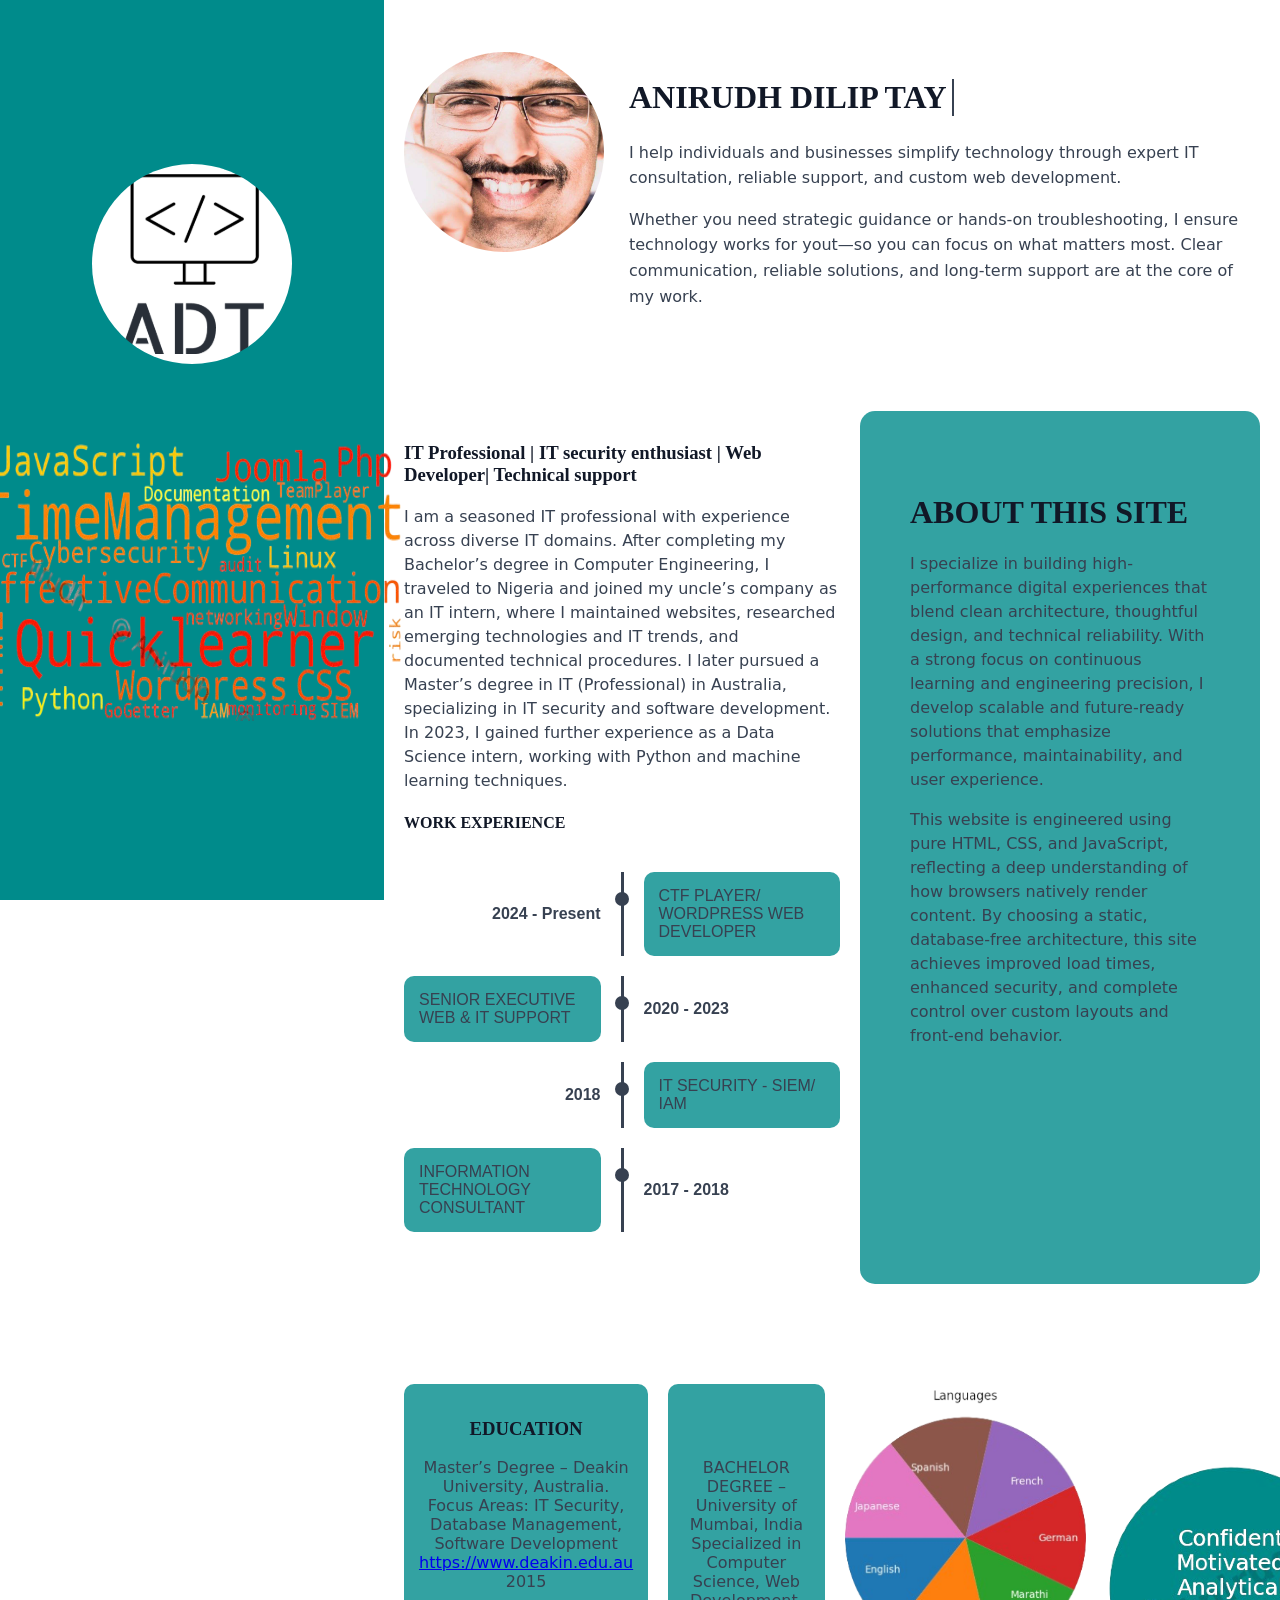
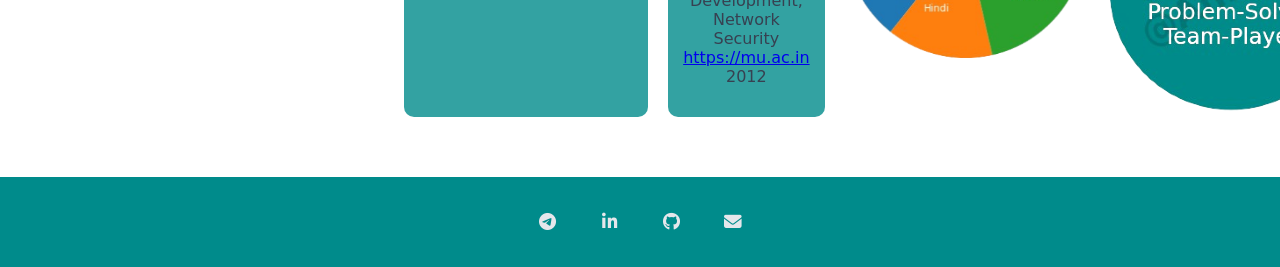
==== index.html @ c505707b "Add files via upload" ====
<!DOCTYPE html><html lang="en"><head><title>ADT - Technology Made Simple</title><meta charset="utf-8"><meta name="viewport" content="width=device-width,initial-scale=1"><link rel="stylesheet" href="https://cdnjs.cloudflare.com/ajax/libs/font-awesome/6.5.1/css/all.min.css" integrity="sha512-DTOQO9RWCH3ppGqcWaEA1BIZOC6xxalwEsw9c2QQeAIftl+Vegovlnee1c9QX4TctnWMn13TZye+giMm8e2LwA==" crossorigin="anonymous" referrerpolicy="no-referrer"><meta http-equiv="Content-Security-Policy" content=" default-src 'self'; script-src 'self' 'unsafe-inline'; style-src 'self' 'unsafe-inline' https://fonts.googleapis.com https://cdnjs.cloudflare.com; font-src 'self' https://fonts.gstatic.com https://cdnjs.cloudflare.com; img-src 'self' data:; "><link href="CSS/ADT_style.css" rel="stylesheet"></head><body><header id="header"><div class="c1"><img class="ca" src="images\adt-logo.png" alt="Header image 1"></div><div class="c1"><img class="img-480" src="images\wordcloud.png" alt="Header image 2"></div></header><main><section class="section"><div class="container"><div class="intro-img"><img src="images\img2.jpeg" class="img" alt="Author image"></div><div class="intro-text"><h2><span id="typewriter" class="typewriter"></span></h2><p>I help individuals and businesses simplify technology through expert IT consultation, reliable support, and custom web development.</p><p>Whether you need strategic guidance or hands-on troubleshooting, I ensure technology works for yout—so you can focus on what matters most. Clear communication, reliable solutions, and long-term support are at the core of my work.</p></div></div></section><section class="section"><div class="container"><div class="work-exp"><h3>IT Professional | IT security enthusiast | Web Developer| Technical support</h3><p style="line-height:1.5">I am a seasoned IT professional with experience across diverse IT domains. After completing my Bachelor’s degree in Computer Engineering, I traveled to Nigeria and joined my uncle’s company as an IT intern, where I maintained websites, researched emerging technologies and IT trends, and documented technical procedures. I later pursued a Master’s degree in IT (Professional) in Australia, specializing in IT security and software development. In 2023, I gained further experience as a Data Science intern, working with Python and machine learning techniques.</p><h4>WORK EXPERIENCE</h4><div class="timeline"><div class="date">2024 - Present</div><div class="line"><div class="dot"></div></div><div class="card">CTF PLAYER/ WORDPRESS WEB DEVELOPER</div><div class="card">SENIOR EXECUTIVE WEB & IT SUPPORT</div><div class="line"><div class="dot"></div></div><div class="date-left">2020 - 2023</div><div class="date">2018</div><div class="line"><div class="dot"></div></div><div class="card">IT SECURITY - SIEM/ IAM</div><div class="card">INFORMATION TECHNOLOGY CONSULTANT</div><div class="line"><div class="dot"></div></div><div class="date-left">2017 - 2018</div></div></div><div class="abt-ws"><h2>ABOUT THIS SITE</h2><p>I specialize in building high-performance digital experiences that blend clean architecture, thoughtful design, and technical reliability. With a strong focus on continuous learning and engineering precision, I develop scalable and future-ready solutions that emphasize performance, maintainability, and user experience.</p><p>This website is engineered using pure HTML, CSS, and JavaScript, reflecting a deep understanding of how browsers natively render content. By choosing a static, database-free architecture, this site achieves improved load times, enhanced security, and complete control over custom layouts and front-end behavior.</p></div></div></section><section class="section"><div class="container"><div class="ela"><div class="box box1"><h3>EDUCATION</h3><p>Master’s Degree – Deakin University, Australia.<br>Focus Areas: IT Security, Database Management, Software Development<br><a href="https://www.deakin.edu.au/" target="_blank">https://www.deakin.edu.au</a><br>2015</div><div class="box box2"><h3>&nbsp</h3><p>BACHELOR DEGREE – University of Mumbai, India<br>Specialized in Computer Science, Web Development, Network Security<br><a href="https://mu.ac.in/" target="_blank">https://mu.ac.in</a><br>2012</p></div><div class="box3"><img style="width:244px" width="244px" src="images\ela.png" alt="Language_skill"></div><div class="box4"><img src="images\soft-skills.png" alt="Soft_skill"></div></div></div></section></main><footer><div class="wrapper"><ul><li><a href="https://t.me/ani1087" target="_blank" rel="noopener noreferrer"><i class="fa-brands fa-telegram"></i></a></li><li><a href="https://www.linkedin.com/in/anirudhya-taywade-48917a391/" target="_blank" rel="noopener noreferrer"><i class="fa-brands fa-linkedin-in"></i></a></li><li><a href="https://github.com/anirudhtaywade21" target="_blank" rel="noopener noreferrer"><i class="fa-brands fa-github"></i></a></li><li><a href="mailto:anirudhdiliptaywade@zohomail.in" target="_blank" rel="noopener noreferrer"><i class="fa-solid fa-envelope"></i></a></li></ul></div></footer><script>const cards = document.querySelectorAll('.card');

  const observer = new IntersectionObserver(entries => {
    entries.forEach(entry => {
      if (entry.isIntersecting) {
        entry.target.classList.add('show');
      }
    });
  });

  cards.forEach(card => observer.observe(card));</script><script src="JS/main.js"></script></body></html>
---- CSS/ADT_style.css ----
*{box-sizing: border-box}body{margin: 0;font-family: Arial, Helvetica, sans-serif}p{font-family: system-ui, -apple-system, BlinkMacSystemFont, "Segoe UI", Roboto, Ubuntu, sans-serif;color: #374151}h2{font-family: "Playfair Display", serif;color: #111827}h3{font-family: "Playfair Display", serif;color: #111827}h4{font-family: "Playfair Display", serif;color: #111827}#header{position: fixed;top: 0;left: 0;width: 30%;height: 100vh;background-color: #008B8B;display: flex;flex-direction: column;justify-content: center;align-items: center}#header .c1{margin: 2em 0;text-align: center}.ca{width: 200px;height: 200px;border-radius: 50%;object-fit: cover}.section{margin-left: 30%;width: 70%;padding: 20px}.section .container{display: flex;gap: 20px;flex-wrap: wrap;}.intro-img .img{width: 200px;height: 200px;border-radius: 50%;object-fit: cover;margin: 2em 0}.intro-img .img:hover{transform: scaleX(-1)}.intro-text{flex: 1;padding: 0 5px;margin: 2em 0}h2{font-size: 32px;margin-bottom: 15px}.intro-text p{line-height: 1.6;margin-bottom: 10px}.work-exp{flex: 1;margin: 2em 0}.abt-ws{width: 400px;background: rgba(0 , 139, 139, 0.8);border-radius: 15px;padding: 50px;margin: 20px 0;line-height: 1.5}.timeline{max-width: 700px;margin: 40px auto;display: grid;grid-template-columns: 1fr 3px 1fr;gap: 20px;color: black}.line{background: #374151;position: relative;align-self: stretch}.dot{width: 14px;height: 14px;background: #374151;border-radius: 50%;position: absolute;top: 20px;left: 50%;transform: translateX(-50%)}.card{background: rgba(0, 139, 139, 0.8);padding: 15px;border-radius: 10px;opacity: 0;transform: translateY(20px);transition: 0.5s ease;align-self: center}.card.show{opacity: 1;transform: translateY(0);color: #374151}.date,.date-left{font-weight: bold;align-self: center;color: #374151}.date{text-align: right}.date-left{text-align: left}.ela{max-width: 1200px;margin: 40px auto;display: grid;grid-template-columns: repeat(4, 1fr);gap: 20px;justify-items: center}.box{background: rgba(0, 139, 139, 0.8);padding: 15px;border-radius: 10px;width: 100%;max-width: 280px;text-align: center}.box4{align-content:end}footer{background-color: #008B8B;padding: 1.5rem 0}footer .wrapper{max-width: 1200px;margin: 0 auto;padding: 0 1rem}footer ul{display: flex;justify-content: center;align-items: center;gap: 1.25rem;list-style: none;margin: 0;padding: 0}footer li{display: inline-flex}footer a{display: inline-flex;align-items: center;justify-content: center;width: 42px;height: 42px;border-radius: 50%;color: #e5e7eb;font-size: 1.1rem;text-decoration: none;transition: background-color 0.25s ease, color 0.25s ease,transform 0.25s ease}footer a:hover{background-color: #1e293b;color: #38bdf8;transform: translateY(-2px)}footer a:focus-visible{outline: 2px solid #38bdf8;outline-offset: 3px}.typewriter{display: inline-block;white-space: nowrap;overflow: hidden;border-right: 2px solid #374151;padding-right: 5px;animation: blinkCursor 0.75s step-end infinite}@keyframes blinkCursor{50%{border-color: transparent}}@media (max-width: 480px){.section{margin-left: 0;width: 100%;padding: 15px}#header{position: relative;width: 100%;height: auto;display: block;text-align: center;padding: 20px 0 10px 0}.ela{grid-template-columns: 1fr;gap: 15px}.abt-ws{width: 100%;max-width: 90%;padding: 20px;margin: 0 auto}.intro-text h2{margin-top:-30px}.intro-img .img{width: 190px;height: 190px}.img-480{max-width: 100%;height: auto;display: block}.intro-img{width: 100%;text-align: center}.typewriter{display: inline-block;white-space: nowrap;overflow: hidden;border-right: 2px solid #374151;padding-right: 5px;animation: blinkCursor 0.75s step-end infinite;font-size:22px}.intro-img .img:hover{transform: scaleX(-1)}.work-exp h3{margin-top:-50px;}}@media (min-width: 481px) and (max-width: 820px){#header{position: relative;width: 100%;height: auto;flex-direction: row;justify-content: space-around;align-items: center;padding: 20px 10px;text-align: center}.ca{width: 160px;height: 160px}.section{margin-left: 0;width: 100%;padding: 0px}.section .container{justify-content: center}.intro-img{width: 20%;text-align: center}.intro-img .img{width: 132px;height: 132px;margin: 0.5em auto}.intro-text{text-align: left;padding: 0 20px;margin-top:0px}.abt-ws{width: 100%;max-width: 600px;padding: 30px;margin: 20px auto}.ela{grid-template-columns: repeat(2, 1fr);gap: 20px}.timeline{max-width: 90%;gap: 15px}.typewriter{font-size: 26px}.work-exp{flex: 1;margin: 2em 0;padding:0 20px}}
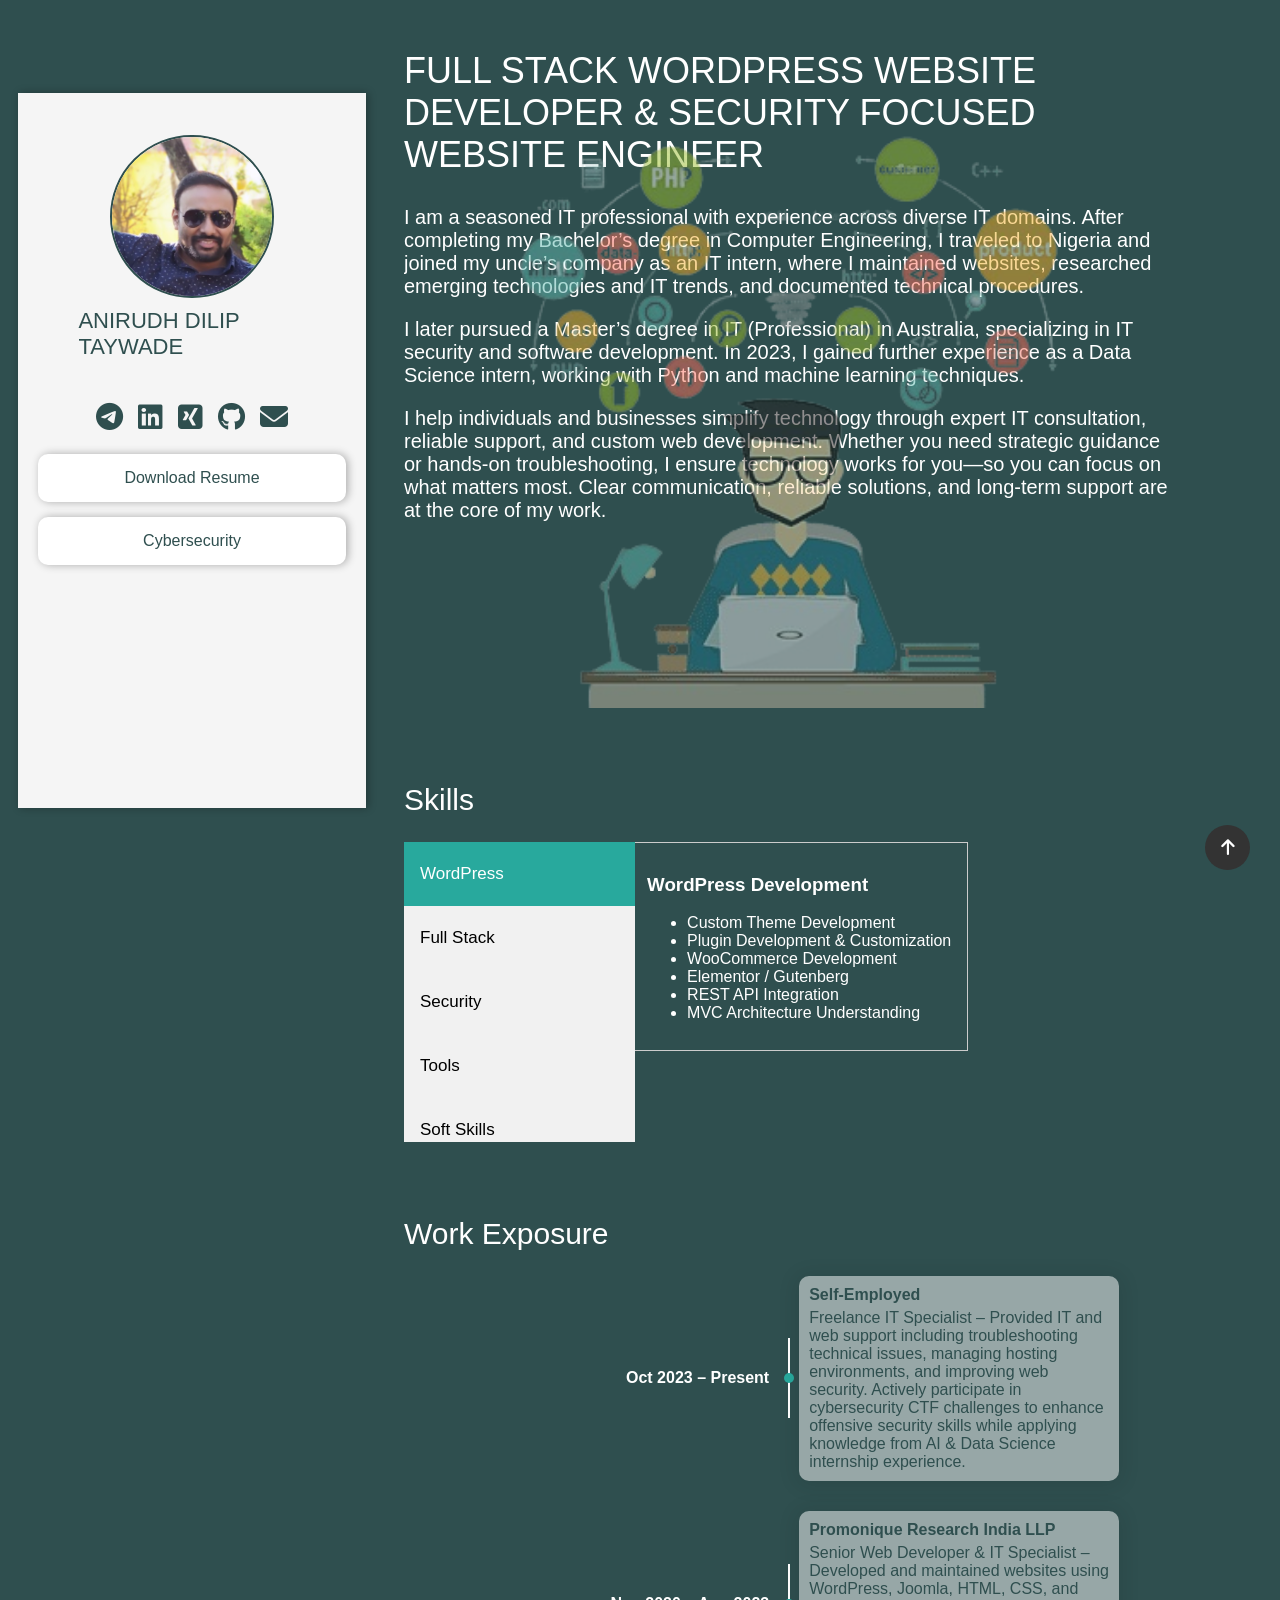
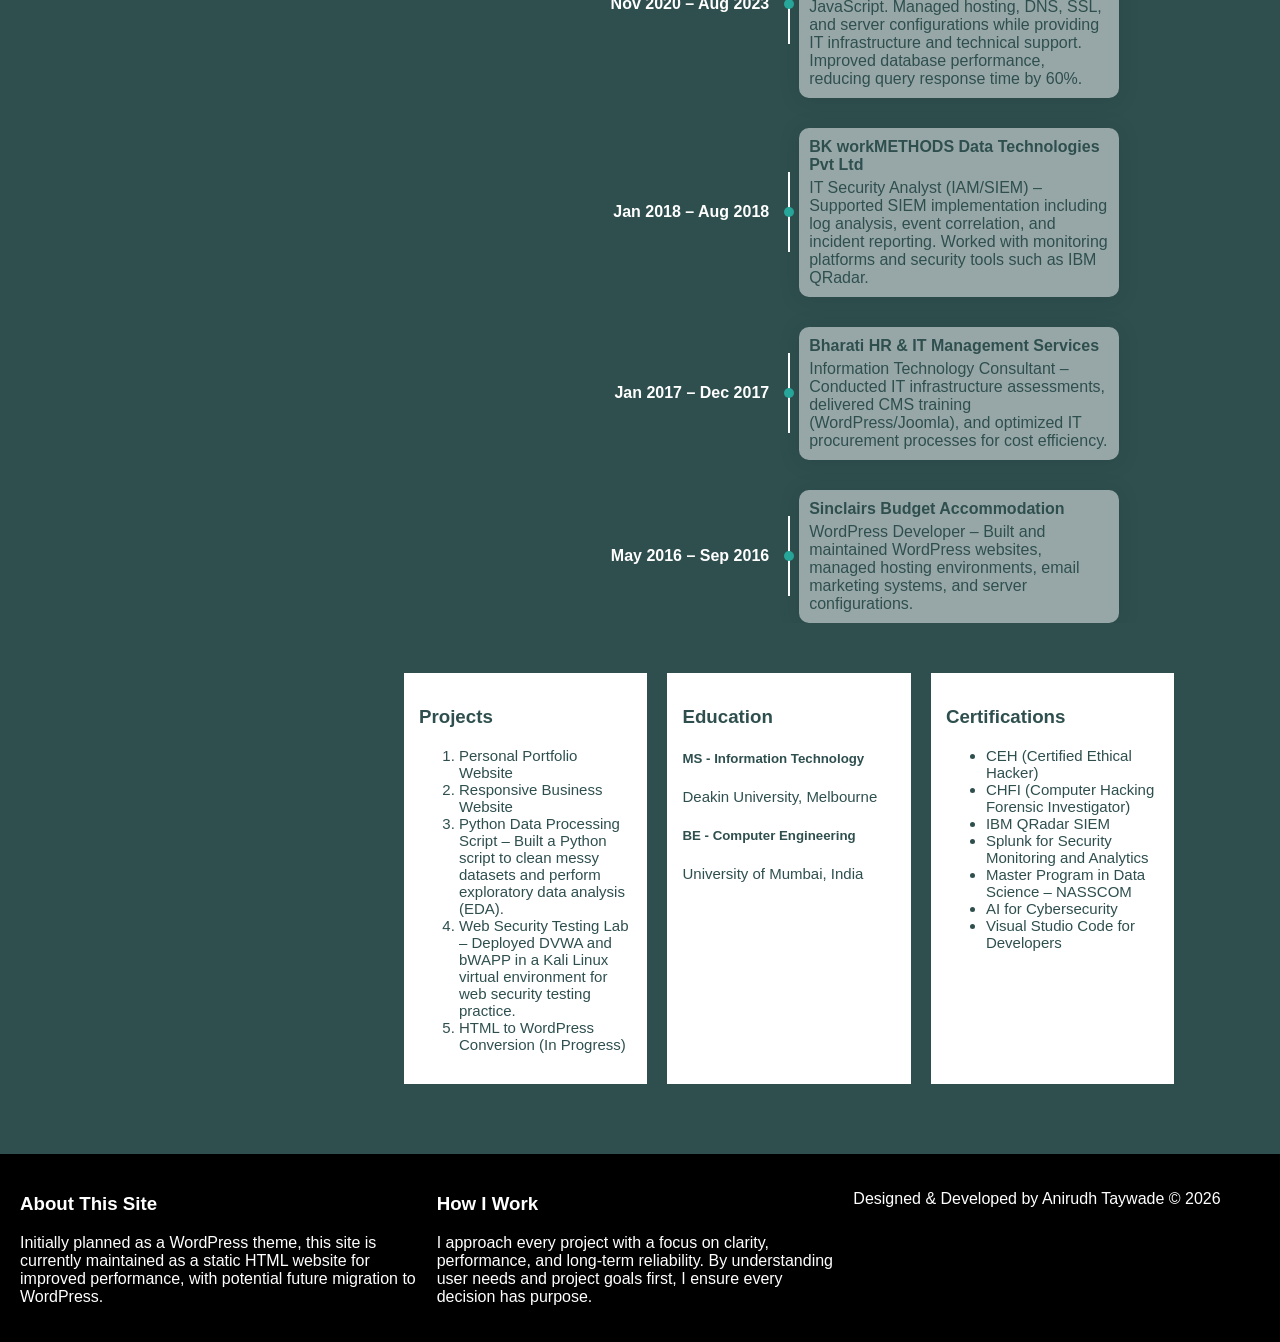
==== commit 25a801b2: "Add files via upload" ====
--- a/index.html
+++ b/index.html
@@ -1,11 +1 @@
-<!DOCTYPE html><html lang="en"><head><title>ADT - Technology Made Simple</title><meta charset="utf-8"><meta name="viewport" content="width=device-width,initial-scale=1"><link rel="stylesheet" href="https://cdnjs.cloudflare.com/ajax/libs/font-awesome/6.5.1/css/all.min.css" integrity="sha512-DTOQO9RWCH3ppGqcWaEA1BIZOC6xxalwEsw9c2QQeAIftl+Vegovlnee1c9QX4TctnWMn13TZye+giMm8e2LwA==" crossorigin="anonymous" referrerpolicy="no-referrer"><meta http-equiv="Content-Security-Policy" content=" default-src 'self'; script-src 'self' 'unsafe-inline'; style-src 'self' 'unsafe-inline' https://fonts.googleapis.com https://cdnjs.cloudflare.com; font-src 'self' https://fonts.gstatic.com https://cdnjs.cloudflare.com; img-src 'self' data:; "><link href="CSS/ADT_style.css" rel="stylesheet"></head><body><header id="header"><div class="c1"><img class="ca" src="images\adt-logo.png" alt="Header image 1"></div><div class="c1"><img class="img-480" src="images\wordcloud.png" alt="Header image 2"></div></header><main><section class="section"><div class="container"><div class="intro-img"><img src="images\img2.jpeg" class="img" alt="Author image"></div><div class="intro-text"><h2><span id="typewriter" class="typewriter"></span></h2><p>I help individuals and businesses simplify technology through expert IT consultation, reliable support, and custom web development.</p><p>Whether you need strategic guidance or hands-on troubleshooting, I ensure technology works for yout—so you can focus on what matters most. Clear communication, reliable solutions, and long-term support are at the core of my work.</p></div></div></section><section class="section"><div class="container"><div class="work-exp"><h3>IT Professional | IT security enthusiast | Web Developer| Technical support</h3><p style="line-height:1.5">I am a seasoned IT professional with experience across diverse IT domains. After completing my Bachelor’s degree in Computer Engineering, I traveled to Nigeria and joined my uncle’s company as an IT intern, where I maintained websites, researched emerging technologies and IT trends, and documented technical procedures. I later pursued a Master’s degree in IT (Professional) in Australia, specializing in IT security and software development. In 2023, I gained further experience as a Data Science intern, working with Python and machine learning techniques.</p><h4>WORK EXPERIENCE</h4><div class="timeline"><div class="date">2024 - Present</div><div class="line"><div class="dot"></div></div><div class="card">CTF PLAYER/ WORDPRESS WEB DEVELOPER</div><div class="card">SENIOR EXECUTIVE WEB & IT SUPPORT</div><div class="line"><div class="dot"></div></div><div class="date-left">2020 - 2023</div><div class="date">2018</div><div class="line"><div class="dot"></div></div><div class="card">IT SECURITY - SIEM/ IAM</div><div class="card">INFORMATION TECHNOLOGY CONSULTANT</div><div class="line"><div class="dot"></div></div><div class="date-left">2017 - 2018</div></div></div><div class="abt-ws"><h2>ABOUT THIS SITE</h2><p>I specialize in building high-performance digital experiences that blend clean architecture, thoughtful design, and technical reliability. With a strong focus on continuous learning and engineering precision, I develop scalable and future-ready solutions that emphasize performance, maintainability, and user experience.</p><p>This website is engineered using pure HTML, CSS, and JavaScript, reflecting a deep understanding of how browsers natively render content. By choosing a static, database-free architecture, this site achieves improved load times, enhanced security, and complete control over custom layouts and front-end behavior.</p></div></div></section><section class="section"><div class="container"><div class="ela"><div class="box box1"><h3>EDUCATION</h3><p>Master’s Degree – Deakin University, Australia.<br>Focus Areas: IT Security, Database Management, Software Development<br><a href="https://www.deakin.edu.au/" target="_blank">https://www.deakin.edu.au</a><br>2015</div><div class="box box2"><h3>&nbsp</h3><p>BACHELOR DEGREE – University of Mumbai, India<br>Specialized in Computer Science, Web Development, Network Security<br><a href="https://mu.ac.in/" target="_blank">https://mu.ac.in</a><br>2012</p></div><div class="box3"><img style="width:244px" width="244px" src="images\ela.png" alt="Language_skill"></div><div class="box4"><img src="images\soft-skills.png" alt="Soft_skill"></div></div></div></section></main><footer><div class="wrapper"><ul><li><a href="https://t.me/ani1087" target="_blank" rel="noopener noreferrer"><i class="fa-brands fa-telegram"></i></a></li><li><a href="https://www.linkedin.com/in/anirudhya-taywade-48917a391/" target="_blank" rel="noopener noreferrer"><i class="fa-brands fa-linkedin-in"></i></a></li><li><a href="https://github.com/anirudhtaywade21" target="_blank" rel="noopener noreferrer"><i class="fa-brands fa-github"></i></a></li><li><a href="mailto:anirudhdiliptaywade@zohomail.in" target="_blank" rel="noopener noreferrer"><i class="fa-solid fa-envelope"></i></a></li></ul></div></footer><script>const cards = document.querySelectorAll('.card');
-
-  const observer = new IntersectionObserver(entries => {
-    entries.forEach(entry => {
-      if (entry.isIntersecting) {
-        entry.target.classList.add('show');
-      }
-    });
-  });
-
-  cards.forEach(card => observer.observe(card));</script><script src="JS/main.js"></script></body></html>+<!DOCTYPE html><html lang="en"><head><meta charset="utf-8"><meta name="viewport" content="width=device-width, initial-scale=1.0"><title>ADT - Technology Made Simple</title><meta name="description" content="Portfolio of Anirudh Taywade – WordPress developer, IT specialist, and cybersecurity-focused web engineer."><link rel="icon" href="images\adt-logo.png" type="image/x-icon"><link rel="preconnect" href="https://cdnjs.cloudflare.com"><link rel="stylesheet" href="CSS/main.css"><link rel="stylesheet" href="https://cdnjs.cloudflare.com/ajax/libs/font-awesome/6.5.1/css/all.min.css"></head><body id="top"><header class="sidebar"><div class="box"><figure><img src="images/Anirudh.jpg" alt="Profile photo of Anirudh Taywade" class="img-box"><figcaption>ANIRUDH DILIP TAYWADE</figcaption></figure><nav class="social-box"><a href="https://t.me/ani1087" target="_blank"><i class="fa-brands fa-telegram"></i></a><a href="https://www.linkedin.com/in/anirudhya-taywade-48917a391/" target="_blank"><i class="fa-brands fa-linkedin"></i></a><a href="https://www.xing.com/profile/Anirudh_Taywade/web_profiles?nwt_nav=profile" target="_blank"><i class="fa-brands fa-square-xing"></i></a><a href="https://github.com/anirudhtaywade21" target="_blank"><i class="fa-brands fa-github"></i></a><a href="mailto:anirudhdiliptaywade@zohomail.in" target="_blank"><i class="fa-solid fa-envelope"></i></a></nav><div class="actions"><a href="Anirudhya_Taywade_Resume.pdf" target="_blank" class="btn">Download Resume</a><a href="index_cyber.html" class="btn">Cybersecurity</a></div></div></header><main class="content"><section class="main-section"><h1>FULL STACK WORDPRESS WEBSITE DEVELOPER & SECURITY FOCUSED WEBSITE ENGINEER</h1><p>I am a seasoned IT professional with experience across diverse IT domains. After completing my Bachelor’s degree in Computer Engineering, I traveled to Nigeria and joined my uncle’s company as an IT intern, where I maintained websites, researched emerging technologies and IT trends, and documented technical procedures.</p><p>I later pursued a Master’s degree in IT (Professional) in Australia, specializing in IT security and software development. In 2023, I gained further experience as a Data Science intern, working with Python and machine learning techniques.</p><p>I help individuals and businesses simplify technology through expert IT consultation, reliable support, and custom web development. Whether you need strategic guidance or hands-on troubleshooting, I ensure technology works for you—so you can focus on what matters most. Clear communication, reliable solutions, and long-term support are at the core of my work.</p><div><img src="images\web-concept.png" alt="Web development concept"></div></section><section class="main-section"><h2>Skills</h2><div class="tab"><button class="tablinks" onclick="openTab(event, 'WordPress')" id="defaultOpen">WordPress</button><button class="tablinks" onclick="openTab(event, 'FullStack')">Full Stack</button><button class="tablinks" onclick="openTab(event, 'Security')">Security</button><button class="tablinks" onclick="openTab(event, 'Tools')">Tools</button><button class="tablinks" onclick="openTab(event, 'SoftSkills')">Soft Skills</button><button class="tablinks" onclick="openTab(event, 'Languages')">Languages</button></div><div id="WordPress" class="tabcontent"><h3>WordPress Development</h3><ul><li>Custom Theme Development</li><li>Plugin Development & Customization</li><li>WooCommerce Development</li><li>Elementor / Gutenberg</li><li>REST API Integration</li><li>MVC Architecture Understanding</li></ul></div><div id="FullStack" class="tabcontent"><h3>Full Stack Development</h3><ul><li>HTML, CSS, JavaScript</li><li>PHP (Core + WordPress)</li><li>MySQL Database Design</li><li>AJAX & API Integration</li><li>Performance Optimization</li><li>Responsive Web Design</li></ul></div><div id="Security" class="tabcontent"><h3>Website Security</h3><ul><li>WordPress Hardening</li><li>Malware Removal & Cleanup</li><li>Vulnerability Scanning</li><li>Firewall & Login Protection</li><li>SSL, HTTPS, Secure Configurations</li></ul></div><div id="Tools" class="tabcontent"><h3>Tools & Technologies</h3><ul><li>Git & GitHub</li><li>cPanel / WHM</li><li>Docker (Basic)</li><li>Cloudflare</li><li>VS Code</li><li>ChatGPT & AI-Assisted Development Tools</li><li>DNS Configuration</li><li>Hosting & Server Management</li></ul></div><div id="SoftSkills" class="tabcontent"><h3>Soft Skills</h3><ul><li>Problem-Solving & Critical Thinking</li><li>Attention to Detail (Security-Focused Mindset)</li><li>Effective Communication with Clients</li><li>Time Management & Project Delivery</li><li>Adaptability & Continuous Learning</li><li>Team Collaboration</li><li>Client Requirement Analysis</li></ul></div><div id="Languages" class="tabcontent"><ul><li>Marathi – Native</li><li>English</li><li>Hindi</li><li>German</li><li>Spanish</li><li>French</li><li>Japanese</li></ul></div></section><section class="main-section"><h2>Work Exposure</h2><div class="we-timeline"><div class="we-date">Oct 2023 – Present</div><div class="we-line"></div><div class="we-content"><h5>Self-Employed</h5>Freelance IT Specialist – Provided IT and web support including troubleshooting technical issues, managing hosting environments, and improving web security. Actively participate in cybersecurity CTF challenges to enhance offensive security skills while applying knowledge from AI & Data Science internship experience.</div><div class="we-date">Nov 2020 – Aug 2023</div><div class="we-line"></div><div class="we-content"><h5>Promonique Research India LLP</h5>Senior Web Developer & IT Specialist – Developed and maintained websites using WordPress, Joomla, HTML, CSS, and JavaScript. Managed hosting, DNS, SSL, and server configurations while providing IT infrastructure and technical support. Improved database performance, reducing query response time by 60%.</div><div class="we-date">Jan 2018 – Aug 2018</div><div class="we-line"></div><div class="we-content"><h5>BK workMETHODS Data Technologies Pvt Ltd</h5>IT Security Analyst (IAM/SIEM) – Supported SIEM implementation including log analysis, event correlation, and incident reporting. Worked with monitoring platforms and security tools such as IBM QRadar.</div><div class="we-date">Jan 2017 – Dec 2017</div><div class="we-line"></div><div class="we-content"><h5>Bharati HR & IT Management Services</h5>Information Technology Consultant – Conducted IT infrastructure assessments, delivered CMS training (WordPress/Joomla), and optimized IT procurement processes for cost efficiency.</div><div class="we-date">May 2016 – Sep 2016</div><div class="we-line"></div><div class="we-content"><h5>Sinclairs Budget Accommodation</h5>WordPress Developer – Built and maintained WordPress websites, managed hosting environments, email marketing systems, and server configurations.</div></div></section><section class="main-section"><div class="pec-container"><div><h3>Projects</h3><ol><li>Personal Portfolio Website</li><li>Responsive Business Website</li><li>Python Data Processing Script – Built a Python script to clean messy datasets and perform exploratory data analysis (EDA).</li><li>Web Security Testing Lab – Deployed DVWA and bWAPP in a Kali Linux virtual environment for web security testing practice.</li><li>HTML to WordPress Conversion (In Progress)</li></ol></div><div><h3>Education</h3><h5>MS - Information Technology</h5><span class="wh">Deakin University, Melbourne</span><h5>BE - Computer Engineering</h5><span class="wh">University of Mumbai, India</span></div><div><h3>Certifications</h3><ul><li>CEH (Certified Ethical Hacker)</li><li>CHFI (Computer Hacking Forensic Investigator)</li><li>IBM QRadar SIEM</li><li>Splunk for Security Monitoring and Analytics</li><li>Master Program in Data Science – NASSCOM</li><li>AI for Cybersecurity</li><li>Visual Studio Code for Developers</li></ul></div></div></section></main><footer class="footer-container"><section><h3>About This Site</h3><p>Initially planned as a WordPress theme, this site is currently maintained as a static HTML website for improved performance, with potential future migration to WordPress.</p></section><section><h3>How I Work</h3><p>I approach every project with a focus on clarity, performance, and long-term reliability. By understanding user needs and project goals first, I ensure every decision has purpose.</p></section><section><nav class="social-footer-box"><a href="https://t.me/ani1087"><i class="fa-brands fa-telegram"></i></a><a href="https://www.linkedin.com/in/anirudhya-taywade-48917a391/"><i class="fa-brands fa-linkedin"></i></a><a href="https://www.xing.com/profile/Anirudh_Taywade/web_profiles?nwt_nav=profile"><i class="fa-brands fa-square-xing"></i></a><a href="https://github.com/anirudhtaywade21" target="_blank"><i class="fa-brands fa-github"></i></a><a href="mailto:anirudhdiliptaywade@zohomail.in" target="_blank"><i class="fa-solid fa-envelope"></i></a></nav><p class="footer-p">Designed & Developed by Anirudh Taywade © 2026</p></section><a href="#top" class="back-top"><i class="fa-solid fa-arrow-up"></i></a></footer><script>function openTab(evt, tabName) {var i, tabcontent, tablinks;tabcontent = document.getElementsByClassName("tabcontent");for (i = 0; i < tabcontent.length; i++) {tabcontent[i].style.display = "none";}tablinks = document.getElementsByClassName("tablinks");for (i = 0; i < tablinks.length; i++) {tablinks[i].className = tablinks[i].className.replace(" active", "");}document.getElementById(tabName).style.display = "block";evt.currentTarget.className += " active";}document.getElementById("defaultOpen").click();</script></body></html>
--- a/CSS/main.css
+++ b/CSS/main.css
@@ -0,0 +1 @@
+html{scroll-behavior:smooth}body{margin:0;font-family:Arial,sans-serif;background-color:darkslategrey}h1,h2,p{color:#fff}.main-section h1{font-weight:400;font-size:36px;}.main-section h2{font-size:30px;font-weight:400}.main-section p{font-size:20px}.sidebar{position:fixed;top:0;left:0;width:30%;height:100%;display:flex;justify-content:center;align-items:center}.box{width:80%;height:75%;background:whitesmoke;box-shadow:2px 0 8px rgb(0 0 0 / .3);display:flex;flex-direction:column;align-items:center;padding:20px;gap:20px}figure{display:flex;flex-direction:column;align-items:center;color:darkslategrey;gap:10px;font-size:22px}.img-box{width:70%;border-radius:50%;border:2px solid darkslategrey}.img-box:hover{transform:scaleX(-1)}.social-box{display:flex;gap:15px;font-size:28px}.social-box a{color:darkslategrey}.social-box a:hover{transform:scale(1.2)}.actions{width:100%;display:flex;flex-direction:column;gap:15px}.btn{display:block;text-align:center;text-decoration:none;padding:15px;border-radius:10px;background:#fff;color:darkslategrey;box-shadow:2px 0 8px rgb(0 0 0 / .3)}.btn:hover{background-color:#28A99D;color:#fff}.content{margin-left:30%;padding:20px;min-height:100vh;display:flex;flex-direction:column}.main-section{width:90%;margin-bottom:50px;overflow:auto}.main-section img{display:block;margin:-450px auto 0 auto;width:80%;height:auto;opacity:.5}.footer-container{margin-top:auto;display:grid;grid-template-columns:repeat(3,1fr);gap:10px;background:#000;color:#fff;padding:20px;position:absolute}.social-footer-box{display:none}.pec-container{display:grid;grid-template-columns:repeat(3,1fr);gap:20px;width:100%;color:darkslategrey;margin-top:auto}.pec-container div{background:#fff;padding:15px}.pec-container li,.wh{color:darkslategrey;font-size:15px}.pec-container div:hover{background-color:#28A99D;color:#fff}.tab{float:left;background-color:#f1f1f1;width:30%;height:300px}.tab button{display:block;background-color:inherit;color:#000;padding:22px 16px;width:100%;border:none;outline:none;text-align:left;cursor:pointer;transition:0.3s;font-size:17px}.tab button:hover{background-color:#28A99D;color:#fff}.tab button.active{background-color:#28A99D;color:#fff}.tabcontent{float:left;padding:12px;border:1px solid #ccc;width:40%;border-left:none}.tabcontent h3,li{color:#fff}.we-timeline{display:grid;grid-template-columns:1fr 20px 1fr;align-items:center;row-gap:30px}.we-date{text-align:right;padding-right:10px;font-weight:700;color:#fff}.we-line{position:relative;width:2px;background:#fff;min-height:80px;margin:auto}.we-line::before{content:"";position:absolute;top:35px;left:-4px;width:10px;height:10px;background:#28A99D;border-radius:50%}.we-content{width:300px;height:auto;border-radius:10px;box-shadow:0 2px 20px rgb(0 0 0 / .2);padding:10px;overflow-wrap:break-word;background-color:#fff;color:darkslategrey;opacity:.5}.we-content:hover{transform:scale(1.2)}.we-content h5{margin:0 0 5px 0;color:darkslategrey;font-size:16px}.back-top{position:fixed;bottom:30px;right:30px;width:45px;height:45px;background:#333;color:#fff;display:flex;align-items:center;justify-content:center;border-radius:50%;text-decoration:none;font-size:18px;z-index:1000}.back-top:hover{background:#555}@media(max-width:768px){.sidebar{width:35%}.content{margin-left:35%}.footer-container{grid-template-columns:repeat(2,1fr)}.pec-container{grid-template-columns:1fr 1fr}}@media(max-width:480px){.sidebar{position:relative;width:100%;height:auto}.box{width:90%;height:auto}.content{margin-left:0}.footer-container{grid-template-columns:1fr;text-align:center}.social-footer-box{display:flex;gap:15px;justify-content:center;font-size:34px}.social-footer-box a:hover{transform:scale(1.2)}.social-box{display:none}figure{font-size:18px}.pec-container{grid-template-columns:1fr}.we-timeline{display:grid;grid-template-columns:1fr;justify-items:center}.we-date{text-align:left;padding:0}.we-line{display:none}.we-content{max-width:300px;margin:auto}.we-content:hover{transform:none}.tab{width:100%;height:auto}.tabcontent{width:100%;border-left:1px solid #ccc}}
